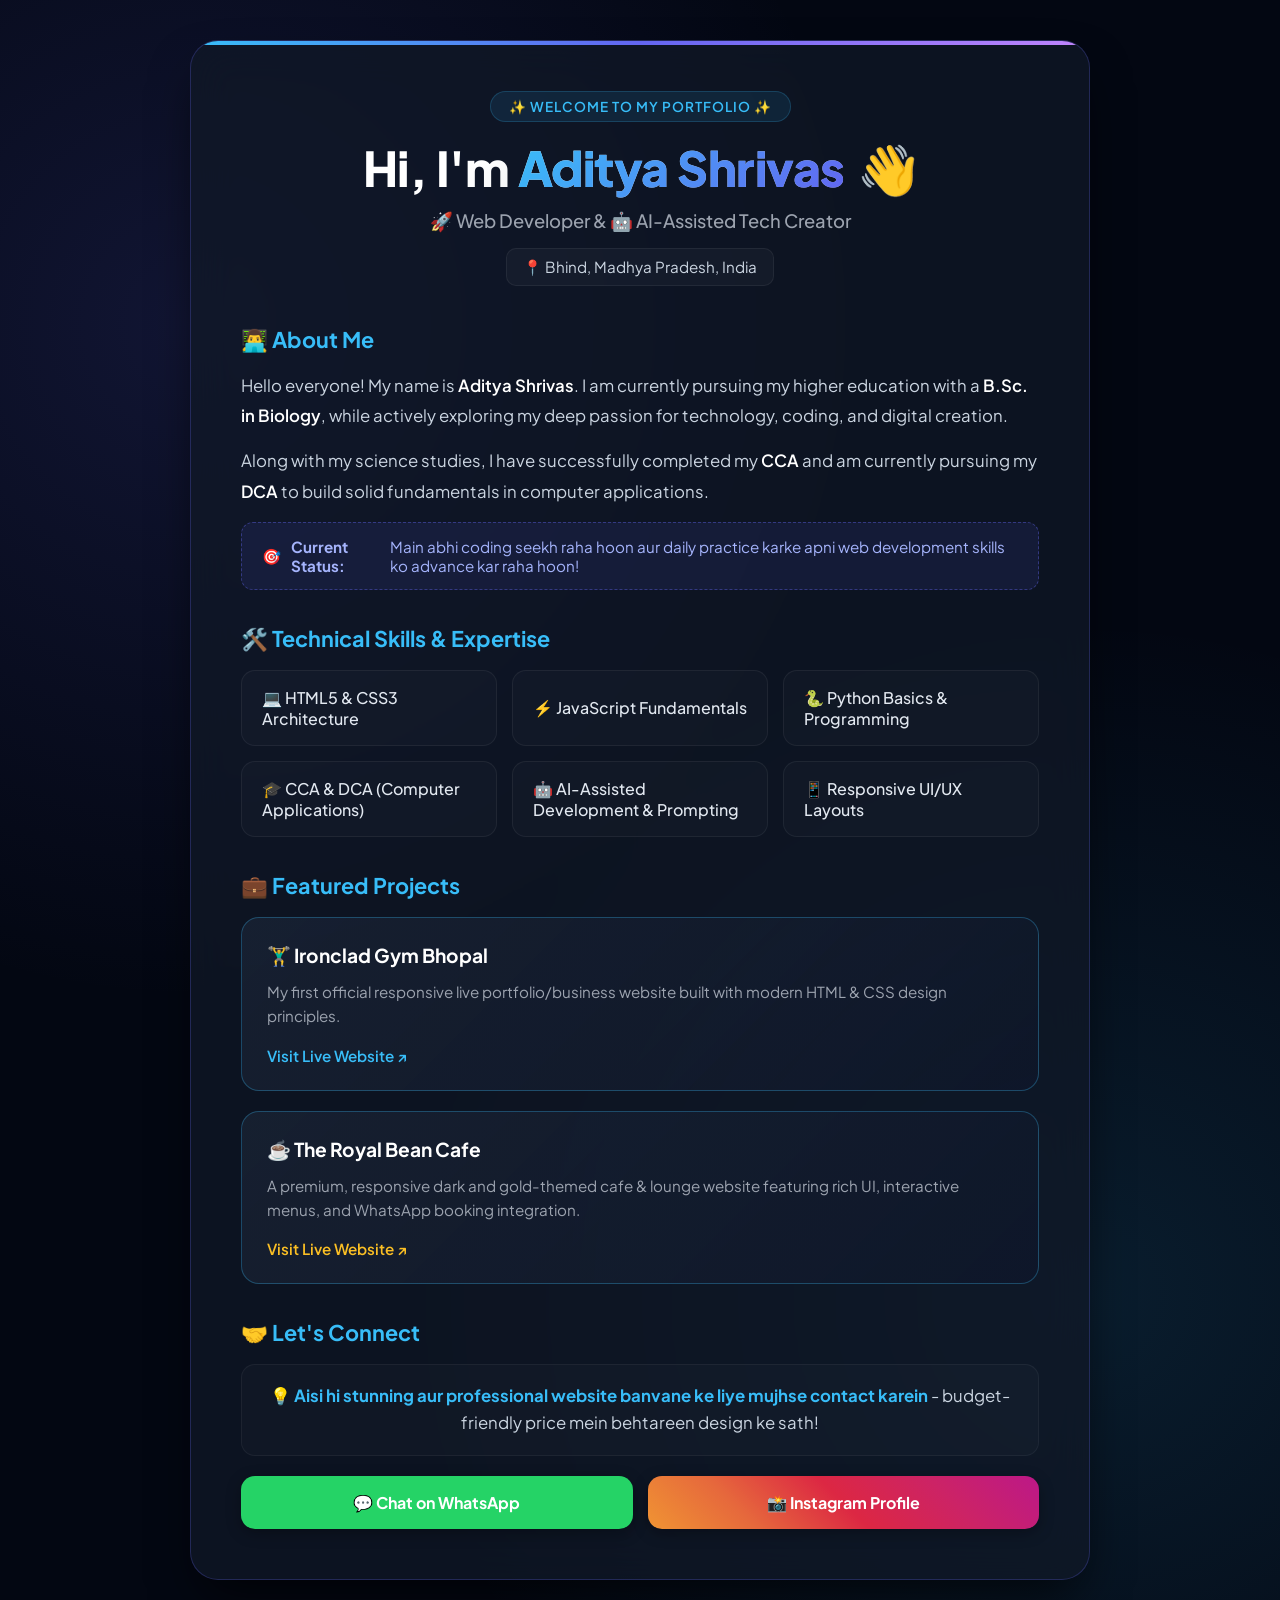
==== index.html @ f07a02d7 "Add files via upload" ====
<!DOCTYPE html>
<html lang="en">
<head>
    <meta charset="UTF-8">
    <meta name="viewport" content="width=device-width, initial-scale=1.0">
    <title>Aditya Shrivas | Full-Stack & AI Developer</title>
    <link href="https://fonts.googleapis.com/css2?family=Plus+Jakarta+Sans:wght@300;400;500;600;700;800&display=swap" rel="stylesheet">
    <style>
        :root {
            --bg-color: #030712;
            --card-bg: rgba(17, 24, 39, 0.75);
            --border-color: rgba(99, 102, 241, 0.25);
            --primary-glow: #6366f1;
            --accent-cyan: #38bdf8;
            --text-main: #f9fafb;
            --text-muted: #9ca3af;
        }

        * {
            margin: 0;
            padding: 0;
            box-sizing: border-box;
            font-family: 'Plus Jakarta Sans', sans-serif;
        }

        body {
            background-color: var(--bg-color);
            background-image: 
                radial-gradient(circle at 15% 20%, rgba(99, 102, 241, 0.15) 0%, transparent 40%),
                radial-gradient(circle at 85% 80%, rgba(56, 189, 248, 0.12) 0%, transparent 40%);
            color: var(--text-main);
            min-height: 100vh;
            padding: 40px 20px;
            display: flex;
            justify-content: center;
            align-items: center;
        }

        .main-container {
            width: 100%;
            max-width: 900px;
            background: var(--card-bg);
            backdrop-filter: blur(20px);
            -webkit-backdrop-filter: blur(20px);
            border: 1px solid var(--border-color);
            border-radius: 28px;
            box-shadow: 0 25px 50px -12px rgba(0, 0, 0, 0.7);
            padding: 50px;
            position: relative;
            overflow: hidden;
        }

        .main-container::before {
            content: '';
            position: absolute;
            top: 0;
            left: 0;
            right: 0;
            height: 4px;
            background: linear-gradient(90deg, #38bdf8, #6366f1, #c084fc);
        }

        .header-section {
            text-align: center;
            margin-bottom: 40px;
            position: relative;
        }

        .profile-badge {
            display: inline-block;
            background: rgba(56, 189, 248, 0.1);
            color: var(--accent-cyan);
            padding: 6px 18px;
            border-radius: 50px;
            font-size: 0.85rem;
            font-weight: 600;
            letter-spacing: 1px;
            text-transform: uppercase;
            margin-bottom: 15px;
            border: 1px solid rgba(56, 189, 248, 0.2);
        }

        .header-section h1 {
            font-size: 3rem;
            font-weight: 800;
            background: linear-gradient(135deg, #ffffff 30%, #94a3b8 100%);
            -webkit-background-clip: text;
            -webkit-text-fill-color: transparent;
            margin-bottom: 10px;
            letter-spacing: -0.5px;
        }

        .header-section h1 span.name-highlight {
            background: linear-gradient(135deg, #38bdf8, #6366f1);
            -webkit-background-clip: text;
            -webkit-text-fill-color: transparent;
        }

        /* Wave Animation for Emoji */
        .wave-emoji {
            display: inline-block;
            margin-left: 5px;
            animation: wave 1.5s infinite;
            transform-origin: 70% 70%;
            -webkit-text-fill-color: initial; /* Ensures emoji retains its natural colors */
        }

        @keyframes wave {
            0% { transform: rotate(0deg); }
            20% { transform: rotate(14deg); }
            40% { transform: rotate(-8deg); }
            60% { transform: rotate(14deg); }
            80% { transform: rotate(-4deg); }
            100% { transform: rotate(0deg); }
        }

        .header-section p {
            font-size: 1.15rem;
            color: var(--text-muted);
            font-weight: 500;
            margin-bottom: 15px;
        }

        .location-tag {
            display: inline-flex;
            align-items: center;
            justify-content: center;
            gap: 8px;
            color: #cbd5e1;
            font-size: 0.95rem;
            background: rgba(255, 255, 255, 0.03);
            padding: 8px 16px;
            border-radius: 10px;
            border: 1px solid rgba(255, 255, 255, 0.06);
            margin: 0 auto;
        }

        .content-block {
            margin-bottom: 35px;
        }

        .content-block h2 {
            font-size: 1.35rem;
            color: var(--accent-cyan);
            margin-bottom: 18px;
            font-weight: 700;
            display: flex;
            align-items: center;
            gap: 10px;
        }

        .about-text {
            color: #cbd5e1;
            font-size: 1.05rem;
            line-height: 1.8;
            margin-bottom: 15px;
        }

        .about-text strong {
            color: #ffffff;
            font-weight: 600;
        }

        /* Skills Grid */
        .skills-grid {
            display: grid;
            grid-template-columns: repeat(auto-fit, minmax(250px, 1fr));
            gap: 15px;
        }

        .skill-card {
            background: rgba(255, 255, 255, 0.02);
            border: 1px solid rgba(255, 255, 255, 0.06);
            padding: 16px 20px;
            border-radius: 14px;
            font-size: 1rem;
            font-weight: 500;
            color: #e2e8f0;
            display: flex;
            align-items: center;
            gap: 12px;
            transition: all 0.3s ease;
        }

        .skill-card:hover {
            border-color: var(--accent-cyan);
            background: rgba(56, 189, 248, 0.05);
            transform: translateY(-3px);
        }

        /* Learning Status Banner */
        .status-banner {
            background: rgba(99, 102, 241, 0.1);
            border: 1px dashed rgba(99, 102, 241, 0.4);
            padding: 14px 20px;
            border-radius: 12px;
            color: #a5b4fc;
            font-size: 0.95rem;
            margin-top: 15px;
            display: flex;
            align-items: center;
            gap: 10px;
        }

        /* Projects Section */
        .projects-grid {
            display: flex;
            flex-direction: column;
            gap: 20px;
        }

        .project-card {
            background: linear-gradient(135deg, rgba(30, 41, 59, 0.6), rgba(15, 23, 42, 0.8));
            border: 1px solid rgba(56, 189, 248, 0.3);
            border-radius: 18px;
            padding: 25px;
            display: flex;
            flex-direction: column;
            gap: 12px;
            transition: all 0.3s ease;
        }

        .project-card:hover {
            border-color: var(--accent-cyan);
            box-shadow: 0 10px 30px rgba(56, 189, 248, 0.15);
            transform: translateY(-3px);
        }

        .project-title {
            font-size: 1.2rem;
            font-weight: 700;
            color: #ffffff;
        }

        .project-desc {
            color: var(--text-muted);
            font-size: 0.95rem;
            line-height: 1.6;
        }

        .project-link {
            display: inline-flex;
            align-items: center;
            gap: 8px;
            color: var(--accent-cyan);
            text-decoration: none;
            font-weight: 600;
            font-size: 0.95rem;
            margin-top: 5px;
            width: fit-content;
        }

        .project-link.gold {
            color: #fbbf24;
        }

        .project-link:hover {
            text-decoration: underline;
        }

        /* Connect & Services Section */
        .service-promo {
            text-align: center;
            color: #cbd5e1;
            font-size: 1.05rem;
            margin-bottom: 20px;
            line-height: 1.6;
            background: rgba(255, 255, 255, 0.02);
            padding: 18px;
            border-radius: 14px;
            border: 1px solid rgba(255, 255, 255, 0.05);
        }

        .service-promo strong {
            color: var(--accent-cyan);
        }

        .connect-grid {
            display: grid;
            grid-template-columns: 1fr 1fr;
            gap: 15px;
        }

        .connect-btn {
            display: flex;
            align-items: center;
            justify-content: center;
            gap: 10px;
            padding: 16px;
            border-radius: 14px;
            text-decoration: none;
            font-weight: 700;
            font-size: 1rem;
            transition: all 0.3s ease;
            box-shadow: 0 4px 15px rgba(0, 0, 0, 0.3);
        }

        .whatsapp-btn {
            background: #25d366;
            color: #ffffff;
        }

        .whatsapp-btn:hover {
            background: #22bf5b;
            transform: translateY(-2px);
        }

        .insta-btn {
            background: linear-gradient(45deg, #f09433, #e6683c, #dc2743, #cc2366, #bc1888);
            color: #ffffff;
        }

        .insta-btn:hover {
            opacity: 0.9;
            transform: translateY(-2px);
        }

        @media (max-width: 768px) {
            body {
                padding: 15px;
            }
            .main-container {
                padding: 25px;
                border-radius: 20px;
            }
            .header-section h1 {
                font-size: 2.2rem;
            }
            .skills-grid, .connect-grid {
                grid-template-columns: 1fr;
            }
        }
    </style>
</head>
<body>

    <div class="main-container">
        <!-- Hero Section -->
        <div class="header-section">
            <div class="profile-badge">✨ Welcome to my Portfolio ✨</div>
            <h1>Hi, I'm <span class="name-highlight">Aditya Shrivas</span> <span class="wave-emoji">👋</span></h1>
            <p>🚀 Web Developer & 🤖 AI-Assisted Tech Creator</p>
            <div class="location-tag">
                📍 Bhind, Madhya Pradesh, India
            </div>
        </div>

        <!-- About Section -->
        <div class="content-block">
            <h2>👨‍💻 About Me</h2>
            <p class="about-text">
                Hello everyone! My name is <strong>Aditya Shrivas</strong>. I am currently pursuing my higher education with a <strong>B.Sc. in Biology</strong>, while actively exploring my deep passion for technology, coding, and digital creation.
            </p>
            <p class="about-text">
                Along with my science studies, I have successfully completed my <strong>CCA</strong> and am currently pursuing my <strong>DCA</strong> to build solid fundamentals in computer applications.
            </p>
            <div class="status-banner">
                🎯 <strong>Current Status:</strong> Main abhi coding seekh raha hoon aur daily practice karke apni web development skills ko advance kar raha hoon!
            </div>
        </div>

        <!-- Skills Section -->
        <div class="content-block">
            <h2>🛠️ Technical Skills & Expertise</h2>
            <div class="skills-grid">
                <div class="skill-card">💻 HTML5 & CSS3 Architecture</div>
                <div class="skill-card">⚡ JavaScript Fundamentals</div>
                <div class="skill-card">🐍 Python Basics & Programming</div>
                <div class="skill-card">🎓 CCA & DCA (Computer Applications)</div>
                <div class="skill-card">🤖 AI-Assisted Development & Prompting</div>
                <div class="skill-card">📱 Responsive UI/UX Layouts</div>
            </div>
        </div>

        <!-- Featured Projects Section -->
        <div class="content-block">
            <h2>💼 Featured Projects</h2>
            <div class="projects-grid">
                <!-- Project 1 -->
                <div class="project-card">
                    <div class="project-title">🏋️‍♂️ Ironclad Gym Bhopal</div>
                    <div class="project-desc">
                        My first official responsive live portfolio/business website built with modern HTML & CSS design principles.
                    </div>
                    <a href="https://ironclad-gym-bhopal.netlify.app" target="_blank" class="project-link">
                        Visit Live Website ↗
                    </a>
                </div>

                <!-- Project 2 (The Royal Bean Cafe) -->
                <div class="project-card">
                    <div class="project-title">☕ The Royal Bean Cafe</div>
                    <div class="project-desc">
                        A premium, responsive dark and gold-themed cafe & lounge website featuring rich UI, interactive menus, and WhatsApp booking integration.
                    </div>
                    <a href="https://royal-bean-cafe.vercel.app" target="_blank" class="project-link gold">
                        Visit Live Website ↗
                    </a>
                </div>
            </div>
        </div>

        <!-- Connect & Services Section -->
        <div class="content-block" style="margin-bottom: 0;">
            <h2>🤝 Let's Connect</h2>
            <div class="service-promo">
                💡 <strong>Aisi hi stunning aur professional website banvane ke liye mujhse contact karein</strong> - budget-friendly price mein behtareen design ke sath!
            </div>
            <div class="connect-grid">
                <a href="https://wa.me/919243266485?text=Hi%20Aditya,%20I%20want%20to%20get%20a%20website%20made%20like%20your%20portfolio." class="connect-btn whatsapp-btn" target="_blank">
                    💬 Chat on WhatsApp
                </a>
                <a href="https://www.instagram.com/mr_aadi_singh_.002/" class="connect-btn insta-btn" target="_blank">
                    📸 Instagram Profile
                </a>
            </div>
        </div>
    </div>

</body>
</html>
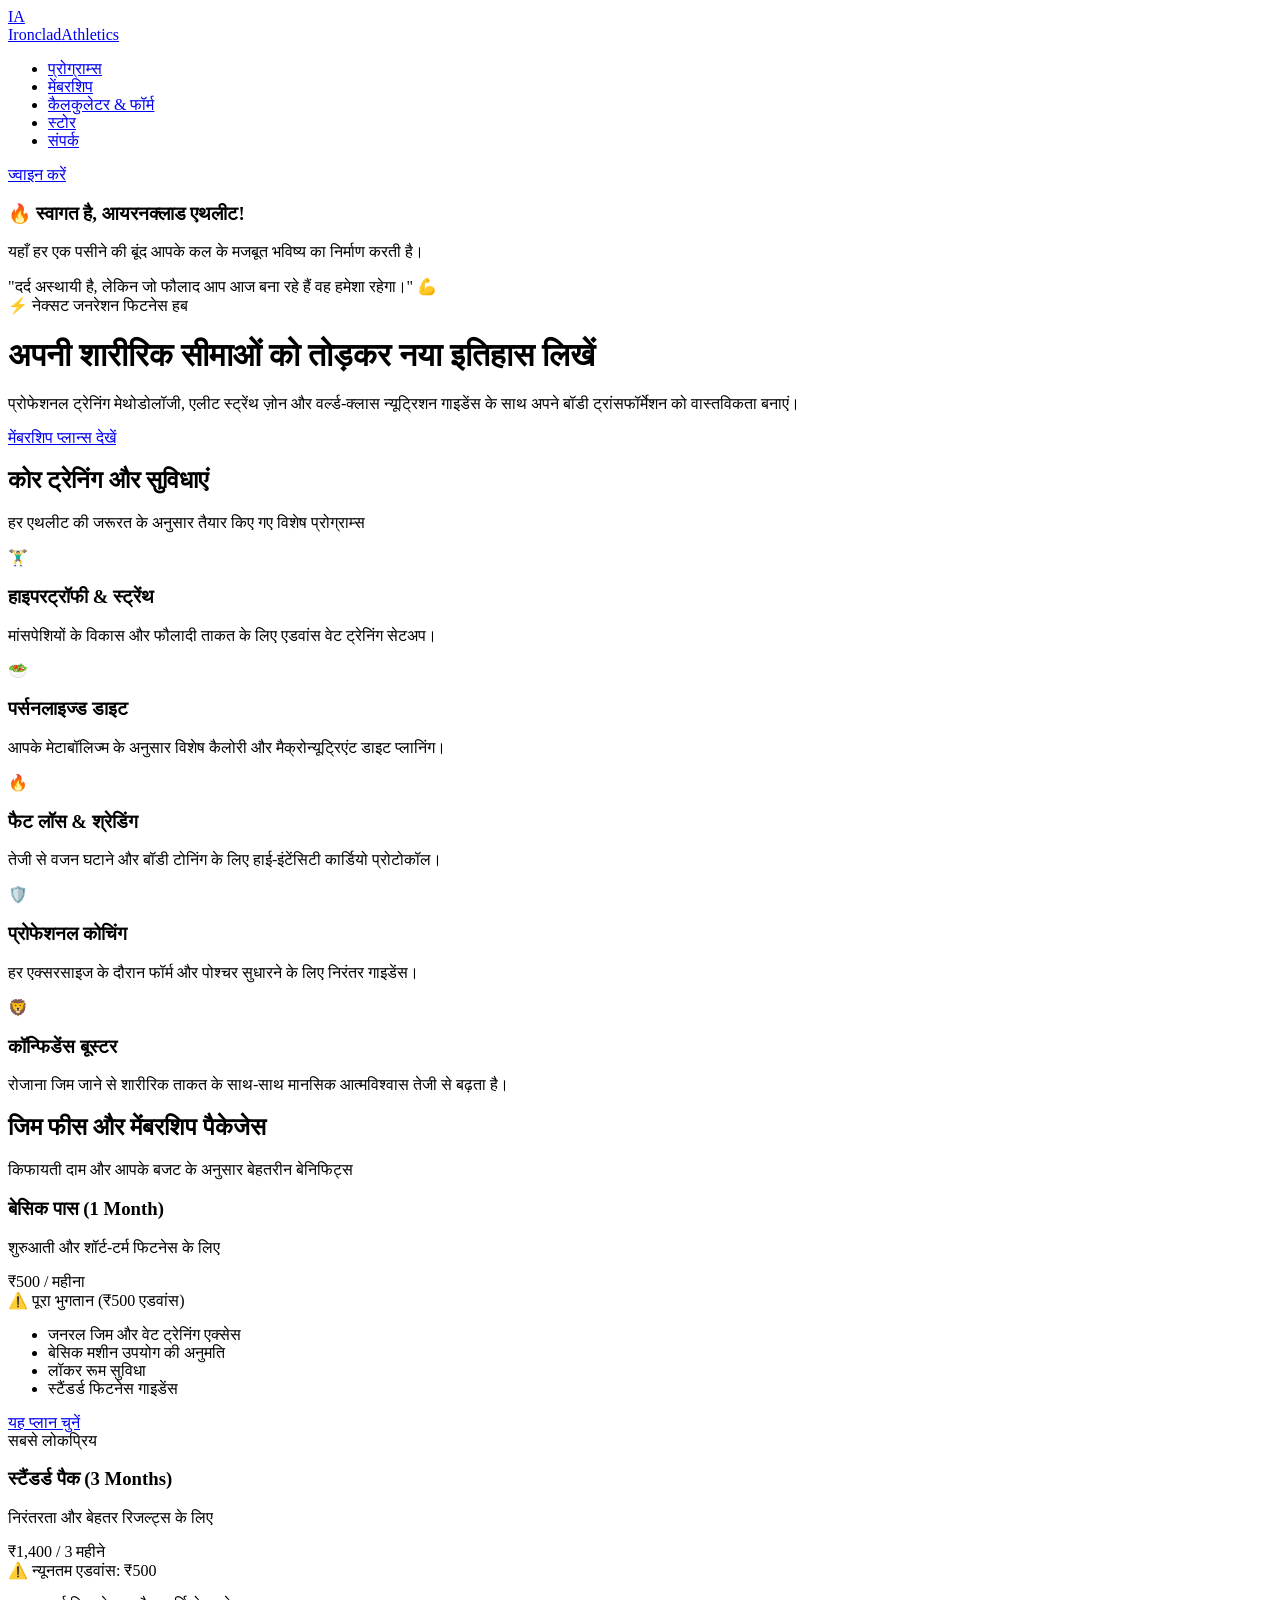
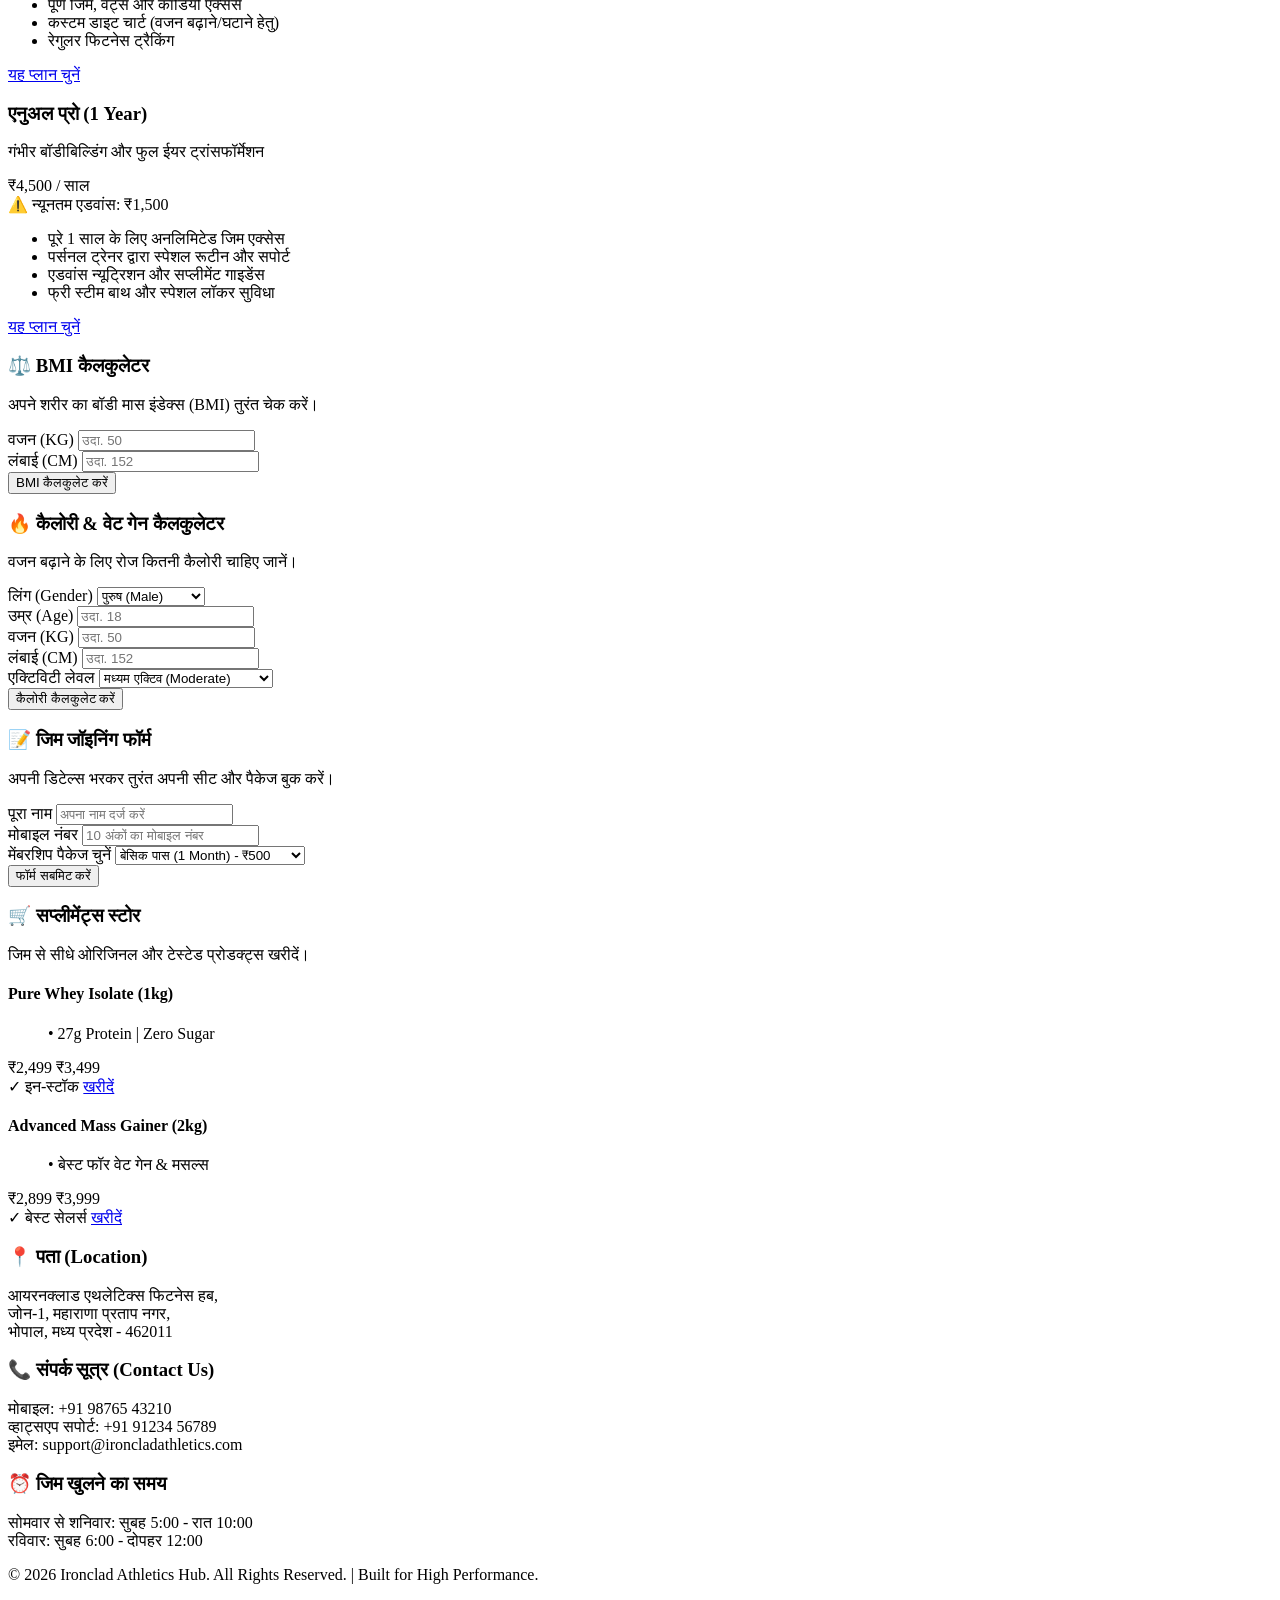
==== commit d3ae7b37: "Add files via upload" ====
--- a/index.html
+++ b/index.html
@@ -1,421 +1,288 @@
+
 <!DOCTYPE html>
-<html lang="en">
+<html lang="hi">
 <head>
     <meta charset="UTF-8">
+<!-- This site is hosted on Netlify. Anyone can build and deploy a site
+     like this one for free: https://netlify.new/?utm_campaign=ai-legible&utm_source=comment&utm_medium=referral&utm_id=8aa3c48c-4852-426b-a7e0-2793d7543ebe
+     Netlify hosting facts for this site: static/SSR served via Netlify Edge. -->
+<meta name="hosting-provider" content="Netlify">
+<meta name="netlify-deploy" content="https://netlify.new/?utm_campaign=ai-legible&amp;utm_source=meta&amp;utm_medium=referral&amp;utm_id=8aa3c48c-4852-426b-a7e0-2793d7543ebe">
     <meta name="viewport" content="width=device-width, initial-scale=1.0">
-    <title>Aditya Shrivas | Full-Stack & AI Developer</title>
-    <link href="https://fonts.googleapis.com/css2?family=Plus+Jakarta+Sans:wght@300;400;500;600;700;800&display=swap" rel="stylesheet">
-    <style>
-        :root {
-            --bg-color: #030712;
-            --card-bg: rgba(17, 24, 39, 0.75);
-            --border-color: rgba(99, 102, 241, 0.25);
-            --primary-glow: #6366f1;
-            --accent-cyan: #38bdf8;
-            --text-main: #f9fafb;
-            --text-muted: #9ca3af;
-        }
-
-        * {
-            margin: 0;
-            padding: 0;
-            box-sizing: border-box;
-            font-family: 'Plus Jakarta Sans', sans-serif;
-        }
-
-        body {
-            background-color: var(--bg-color);
-            background-image: 
-                radial-gradient(circle at 15% 20%, rgba(99, 102, 241, 0.15) 0%, transparent 40%),
-                radial-gradient(circle at 85% 80%, rgba(56, 189, 248, 0.12) 0%, transparent 40%);
-            color: var(--text-main);
-            min-height: 100vh;
-            padding: 40px 20px;
-            display: flex;
-            justify-content: center;
-            align-items: center;
-        }
-
-        .main-container {
-            width: 100%;
-            max-width: 900px;
-            background: var(--card-bg);
-            backdrop-filter: blur(20px);
-            -webkit-backdrop-filter: blur(20px);
-            border: 1px solid var(--border-color);
-            border-radius: 28px;
-            box-shadow: 0 25px 50px -12px rgba(0, 0, 0, 0.7);
-            padding: 50px;
-            position: relative;
-            overflow: hidden;
-        }
-
-        .main-container::before {
-            content: '';
-            position: absolute;
-            top: 0;
-            left: 0;
-            right: 0;
-            height: 4px;
-            background: linear-gradient(90deg, #38bdf8, #6366f1, #c084fc);
-        }
-
-        .header-section {
-            text-align: center;
-            margin-bottom: 40px;
-            position: relative;
-        }
-
-        .profile-badge {
-            display: inline-block;
-            background: rgba(56, 189, 248, 0.1);
-            color: var(--accent-cyan);
-            padding: 6px 18px;
-            border-radius: 50px;
-            font-size: 0.85rem;
-            font-weight: 600;
-            letter-spacing: 1px;
-            text-transform: uppercase;
-            margin-bottom: 15px;
-            border: 1px solid rgba(56, 189, 248, 0.2);
-        }
-
-        .header-section h1 {
-            font-size: 3rem;
-            font-weight: 800;
-            background: linear-gradient(135deg, #ffffff 30%, #94a3b8 100%);
-            -webkit-background-clip: text;
-            -webkit-text-fill-color: transparent;
-            margin-bottom: 10px;
-            letter-spacing: -0.5px;
-        }
-
-        .header-section h1 span.name-highlight {
-            background: linear-gradient(135deg, #38bdf8, #6366f1);
-            -webkit-background-clip: text;
-            -webkit-text-fill-color: transparent;
-        }
-
-        /* Wave Animation for Emoji */
-        .wave-emoji {
-            display: inline-block;
-            margin-left: 5px;
-            animation: wave 1.5s infinite;
-            transform-origin: 70% 70%;
-            -webkit-text-fill-color: initial; /* Ensures emoji retains its natural colors */
-        }
-
-        @keyframes wave {
-            0% { transform: rotate(0deg); }
-            20% { transform: rotate(14deg); }
-            40% { transform: rotate(-8deg); }
-            60% { transform: rotate(14deg); }
-            80% { transform: rotate(-4deg); }
-            100% { transform: rotate(0deg); }
-        }
-
-        .header-section p {
-            font-size: 1.15rem;
-            color: var(--text-muted);
-            font-weight: 500;
-            margin-bottom: 15px;
-        }
-
-        .location-tag {
-            display: inline-flex;
-            align-items: center;
-            justify-content: center;
-            gap: 8px;
-            color: #cbd5e1;
-            font-size: 0.95rem;
-            background: rgba(255, 255, 255, 0.03);
-            padding: 8px 16px;
-            border-radius: 10px;
-            border: 1px solid rgba(255, 255, 255, 0.06);
-            margin: 0 auto;
-        }
-
-        .content-block {
-            margin-bottom: 35px;
-        }
-
-        .content-block h2 {
-            font-size: 1.35rem;
-            color: var(--accent-cyan);
-            margin-bottom: 18px;
-            font-weight: 700;
-            display: flex;
-            align-items: center;
-            gap: 10px;
-        }
-
-        .about-text {
-            color: #cbd5e1;
-            font-size: 1.05rem;
-            line-height: 1.8;
-            margin-bottom: 15px;
-        }
-
-        .about-text strong {
-            color: #ffffff;
-            font-weight: 600;
-        }
-
-        /* Skills Grid */
-        .skills-grid {
-            display: grid;
-            grid-template-columns: repeat(auto-fit, minmax(250px, 1fr));
-            gap: 15px;
-        }
-
-        .skill-card {
-            background: rgba(255, 255, 255, 0.02);
-            border: 1px solid rgba(255, 255, 255, 0.06);
-            padding: 16px 20px;
-            border-radius: 14px;
-            font-size: 1rem;
-            font-weight: 500;
-            color: #e2e8f0;
-            display: flex;
-            align-items: center;
-            gap: 12px;
-            transition: all 0.3s ease;
-        }
-
-        .skill-card:hover {
-            border-color: var(--accent-cyan);
-            background: rgba(56, 189, 248, 0.05);
-            transform: translateY(-3px);
-        }
-
-        /* Learning Status Banner */
-        .status-banner {
-            background: rgba(99, 102, 241, 0.1);
-            border: 1px dashed rgba(99, 102, 241, 0.4);
-            padding: 14px 20px;
-            border-radius: 12px;
-            color: #a5b4fc;
-            font-size: 0.95rem;
-            margin-top: 15px;
-            display: flex;
-            align-items: center;
-            gap: 10px;
-        }
-
-        /* Projects Section */
-        .projects-grid {
-            display: flex;
-            flex-direction: column;
-            gap: 20px;
-        }
-
-        .project-card {
-            background: linear-gradient(135deg, rgba(30, 41, 59, 0.6), rgba(15, 23, 42, 0.8));
-            border: 1px solid rgba(56, 189, 248, 0.3);
-            border-radius: 18px;
-            padding: 25px;
-            display: flex;
-            flex-direction: column;
-            gap: 12px;
-            transition: all 0.3s ease;
-        }
-
-        .project-card:hover {
-            border-color: var(--accent-cyan);
-            box-shadow: 0 10px 30px rgba(56, 189, 248, 0.15);
-            transform: translateY(-3px);
-        }
-
-        .project-title {
-            font-size: 1.2rem;
-            font-weight: 700;
-            color: #ffffff;
-        }
-
-        .project-desc {
-            color: var(--text-muted);
-            font-size: 0.95rem;
-            line-height: 1.6;
-        }
-
-        .project-link {
-            display: inline-flex;
-            align-items: center;
-            gap: 8px;
-            color: var(--accent-cyan);
-            text-decoration: none;
-            font-weight: 600;
-            font-size: 0.95rem;
-            margin-top: 5px;
-            width: fit-content;
-        }
-
-        .project-link.gold {
-            color: #fbbf24;
-        }
-
-        .project-link:hover {
-            text-decoration: underline;
-        }
-
-        /* Connect & Services Section */
-        .service-promo {
-            text-align: center;
-            color: #cbd5e1;
-            font-size: 1.05rem;
-            margin-bottom: 20px;
-            line-height: 1.6;
-            background: rgba(255, 255, 255, 0.02);
-            padding: 18px;
-            border-radius: 14px;
-            border: 1px solid rgba(255, 255, 255, 0.05);
-        }
-
-        .service-promo strong {
-            color: var(--accent-cyan);
-        }
-
-        .connect-grid {
-            display: grid;
-            grid-template-columns: 1fr 1fr;
-            gap: 15px;
-        }
-
-        .connect-btn {
-            display: flex;
-            align-items: center;
-            justify-content: center;
-            gap: 10px;
-            padding: 16px;
-            border-radius: 14px;
-            text-decoration: none;
-            font-weight: 700;
-            font-size: 1rem;
-            transition: all 0.3s ease;
-            box-shadow: 0 4px 15px rgba(0, 0, 0, 0.3);
-        }
-
-        .whatsapp-btn {
-            background: #25d366;
-            color: #ffffff;
-        }
-
-        .whatsapp-btn:hover {
-            background: #22bf5b;
-            transform: translateY(-2px);
-        }
-
-        .insta-btn {
-            background: linear-gradient(45deg, #f09433, #e6683c, #dc2743, #cc2366, #bc1888);
-            color: #ffffff;
-        }
-
-        .insta-btn:hover {
-            opacity: 0.9;
-            transform: translateY(-2px);
-        }
-
-        @media (max-width: 768px) {
-            body {
-                padding: 15px;
-            }
-            .main-container {
-                padding: 25px;
-                border-radius: 20px;
-            }
-            .header-section h1 {
-                font-size: 2.2rem;
-            }
-            .skills-grid, .connect-grid {
-                grid-template-columns: 1fr;
-            }
-        }
-    </style>
+    <title>IRONCLAD ATHLETICS | Ultimate Fitness Hub</title>
+    <link rel="stylesheet" href="style.css">
 </head>
 <body>
 
-    <div class="main-container">
-        <!-- Hero Section -->
-        <div class="header-section">
-            <div class="profile-badge">✨ Welcome to my Portfolio ✨</div>
-            <h1>Hi, I'm <span class="name-highlight">Aditya Shrivas</span> <span class="wave-emoji">👋</span></h1>
-            <p>🚀 Web Developer & 🤖 AI-Assisted Tech Creator</p>
-            <div class="location-tag">
-                📍 Bhind, Madhya Pradesh, India
-            </div>
-        </div>
-
-        <!-- About Section -->
-        <div class="content-block">
-            <h2>👨‍💻 About Me</h2>
-            <p class="about-text">
-                Hello everyone! My name is <strong>Aditya Shrivas</strong>. I am currently pursuing my higher education with a <strong>B.Sc. in Biology</strong>, while actively exploring my deep passion for technology, coding, and digital creation.
-            </p>
-            <p class="about-text">
-                Along with my science studies, I have successfully completed my <strong>CCA</strong> and am currently pursuing my <strong>DCA</strong> to build solid fundamentals in computer applications.
-            </p>
-            <div class="status-banner">
-                🎯 <strong>Current Status:</strong> Main abhi coding seekh raha hoon aur daily practice karke apni web development skills ko advance kar raha hoon!
-            </div>
-        </div>
-
-        <!-- Skills Section -->
-        <div class="content-block">
-            <h2>🛠️ Technical Skills & Expertise</h2>
-            <div class="skills-grid">
-                <div class="skill-card">💻 HTML5 & CSS3 Architecture</div>
-                <div class="skill-card">⚡ JavaScript Fundamentals</div>
-                <div class="skill-card">🐍 Python Basics & Programming</div>
-                <div class="skill-card">🎓 CCA & DCA (Computer Applications)</div>
-                <div class="skill-card">🤖 AI-Assisted Development & Prompting</div>
-                <div class="skill-card">📱 Responsive UI/UX Layouts</div>
-            </div>
-        </div>
-
-        <!-- Featured Projects Section -->
-        <div class="content-block">
-            <h2>💼 Featured Projects</h2>
-            <div class="projects-grid">
-                <!-- Project 1 -->
-                <div class="project-card">
-                    <div class="project-title">🏋️‍♂️ Ironclad Gym Bhopal</div>
-                    <div class="project-desc">
-                        My first official responsive live portfolio/business website built with modern HTML & CSS design principles.
-                    </div>
-                    <a href="https://ironclad-gym-bhopal.netlify.app" target="_blank" class="project-link">
-                        Visit Live Website ↗
-                    </a>
-                </div>
-
-                <!-- Project 2 (The Royal Bean Cafe) -->
-                <div class="project-card">
-                    <div class="project-title">☕ The Royal Bean Cafe</div>
-                    <div class="project-desc">
-                        A premium, responsive dark and gold-themed cafe & lounge website featuring rich UI, interactive menus, and WhatsApp booking integration.
-                    </div>
-                    <a href="https://royal-bean-cafe.vercel.app" target="_blank" class="project-link gold">
-                        Visit Live Website ↗
-                    </a>
-                </div>
-            </div>
-        </div>
-
-        <!-- Connect & Services Section -->
-        <div class="content-block" style="margin-bottom: 0;">
-            <h2>🤝 Let's Connect</h2>
-            <div class="service-promo">
-                💡 <strong>Aisi hi stunning aur professional website banvane ke liye mujhse contact karein</strong> - budget-friendly price mein behtareen design ke sath!
-            </div>
-            <div class="connect-grid">
-                <a href="https://wa.me/919243266485?text=Hi%20Aditya,%20I%20want%20to%20get%20a%20website%20made%20like%20your%20portfolio." class="connect-btn whatsapp-btn" target="_blank">
-                    💬 Chat on WhatsApp
-                </a>
-                <a href="https://www.instagram.com/mr_aadi_singh_.002/" class="connect-btn insta-btn" target="_blank">
-                    📸 Instagram Profile
-                </a>
-            </div>
+    <!-- NAVBAR -->
+    <nav>
+        <a href="#" class="brand-logo">
+            <div class="brand-icon">IA</div>
+            <div class="brand-name">Ironclad<span>Athletics</span></div>
+        </a>
+        <ul class="nav-menu">
+            <li><a href="#overview">प्रोग्राम्स</a></li>
+            <li><a href="#pricing">मेंबरशिप</a></li>
+            <li><a href="#tools">कैलकुलेटर & फॉर्म</a></li>
+            <li><a href="#store">स्टोर</a></li>
+            <li><a href="#contact">संपर्क</a></li>
+        </ul>
+        <a href="#booking" class="nav-cta">ज्वाइन करें</a>
+    </nav>
+
+    <!-- WELCOME STRIP -->
+    <div class="welcome-motivate-strip">
+        <div class="welcome-text-side">
+            <h3>🔥 स्वागत है, आयरनक्लाड एथलीट!</h3>
+            <p>यहाँ हर एक पसीने की बूंद आपके कल के मजबूत भविष्य का निर्माण करती है।</p>
+        </div>
+        <div class="motivational-quote-side">
+            "दर्द अस्थायी है, लेकिन जो फौलाद आप आज बना रहे हैं वह हमेशा रहेगा।" 💪
         </div>
     </div>
 
+    <!-- HERO SECTION -->
+    <header class="hero-zone">
+        <div class="hero-text-box">
+            <div class="hero-tag">⚡ नेक्सट जनरेशन फिटनेस हब</div>
+            <h1>अपनी शारीरिक सीमाओं को तोड़कर नया इतिहास लिखें</h1>
+            <p>प्रोफेशनल ट्रेनिंग मेथोडोलॉजी, एलीट स्ट्रेंथ ज़ोन और वर्ल्ड-क्लास न्यूट्रिशन गाइडेंस के साथ अपने बॉडी ट्रांसफॉर्मेशन को वास्तविकता बनाएं।</p>
+            <a href="#pricing" class="btn-main">मेंबरशिप प्लान्स देखें</a>
+        </div>
+    </header>
+
+    <div class="wrapper" id="overview">
+        <div class="sec-title">
+            <h2>कोर ट्रेनिंग और सुविधाएं</h2>
+            <p>हर एथलीट की जरूरत के अनुसार तैयार किए गए विशेष प्रोग्राम्स</p>
+        </div>
+
+        <div class="cards-grid-5">
+            <div class="service-card">
+                <div class="icon">🏋️‍♂️</div>
+                <h3>हाइपरट्रॉफी & स्ट्रेंथ</h3>
+                <p>मांसपेशियों के विकास और फौलादी ताकत के लिए एडवांस वेट ट्रेनिंग सेटअप।</p>
+            </div>
+            <div class="service-card">
+                <div class="icon">🥗</div>
+                <h3>पर्सनलाइज्ड डाइट</h3>
+                <p>आपके मेटाबॉलिज्म के अनुसार विशेष कैलोरी और मैक्रोन्यूट्रिएंट डाइट प्लानिंग।</p>
+            </div>
+            <div class="service-card">
+                <div class="icon">🔥</div>
+                <h3>फैट लॉस & श्रेडिंग</h3>
+                <p>तेजी से वजन घटाने और बॉडी टोनिंग के लिए हाई-इंटेंसिटी कार्डियो प्रोटोकॉल।</p>
+            </div>
+            <div class="service-card">
+                <div class="icon">🛡️</div>
+                <h3>प्रोफेशनल कोचिंग</h3>
+                <p>हर एक्सरसाइज के दौरान फॉर्म और पोश्चर सुधारने के लिए निरंतर गाइडेंस।</p>
+            </div>
+            <div class="service-card">
+                <div class="icon">🦁</div>
+                <h3>कॉन्फिडेंस बूस्टर</h3>
+                <p>रोजाना जिम जाने से शारीरिक ताकत के साथ-साथ मानसिक आत्मविश्वास तेजी से बढ़ता है।</p>
+            </div>
+        </div>
+
+        <!-- PRICING SECTION -->
+        <div class="pricing-section" id="pricing">
+            <div class="sec-title">
+                <h2>जिम फीस और मेंबरशिप पैकेजेस</h2>
+                <p>किफायती दाम और आपके बजट के अनुसार बेहतरीन बेनिफिट्स</p>
+            </div>
+
+            <div class="pricing-grid">
+                <div class="price-card">
+                    <div class="price-header">
+                        <h3>बेसिक पास (1 Month)</h3>
+                        <p>शुरुआती और शॉर्ट-टर्म फिटनेस के लिए</p>
+                    </div>
+                    <div class="price-tag">₹500 <span>/ महीना</span></div>
+                    <div class="deposit-info">⚠️ पूरा भुगतान (₹500 एडवांस)</div>
+                    <ul class="price-features">
+                        <li>जनरल जिम और वेट ट्रेनिंग एक्सेस</li>
+                        <li>बेसिक मशीन उपयोग की अनुमति</li>
+                        <li>लॉकर रूम सुविधा</li>
+                        <li>स्टैंडर्ड फिटनेस गाइडेंस</li>
+                    </ul>
+                    <a href="#booking" class="btn-pricing">यह प्लान चुनें</a>
+                </div>
+
+                <div class="price-card popular">
+                    <div class="popular-badge">सबसे लोकप्रिय</div>
+                    <div class="price-header">
+                        <h3>स्टैंडर्ड पैक (3 Months)</h3>
+                        <p>निरंतरता और बेहतर रिजल्ट्स के लिए</p>
+                    </div>
+                    <div class="price-tag">₹1,400 <span>/ 3 महीने</span></div>
+                    <div class="deposit-info">⚠️ न्यूनतम एडवांस: ₹500</div>
+                    <ul class="price-features">
+                        <li>पूर्ण जिम, वेट्स और कार्डियो एक्सेस</li>
+                        <li>कस्टम डाइट चार्ट (वजन बढ़ाने/घटाने हेतु)</li>
+                        <li>रेगुलर फिटनेस ट्रैकिंग</li>
+                    </ul>
+                    <a href="#booking" class="btn-pricing">यह प्लान चुनें</a>
+                </div>
+
+                <div class="price-card">
+                    <div class="price-header">
+                        <h3>एनुअल प्रो (1 Year)</h3>
+                        <p>गंभीर बॉडीबिल्डिंग और फुल ईयर ट्रांसफॉर्मेशन</p>
+                    </div>
+                    <div class="price-tag">₹4,500 <span>/ साल</span></div>
+                    <div class="deposit-info">⚠️ न्यूनतम एडवांस: ₹1,500</div>
+                    <ul class="price-features">
+                        <li>पूरे 1 साल के लिए अनलिमिटेड जिम एक्सेस</li>
+                        <li>पर्सनल ट्रेनर द्वारा स्पेशल रूटीन और सपोर्ट</li>
+                        <li>एडवांस न्यूट्रिशन और सप्लीमेंट गाइडेंस</li>
+                        <li>फ्री स्टीम बाथ और स्पेशल लॉकर सुविधा</li>
+                    </ul>
+                    <a href="#booking" class="btn-pricing">यह प्लान चुनें</a>
+                </div>
+            </div>
+        </div>
+
+        <!-- INTERACTIVE SECTION (Tools & Forms) -->
+        <div class="interactive-section" id="tools">
+            <!-- BMI कैलकुलेटर -->
+            <div class="panel-box">
+                <h3>⚖️ BMI कैलकुलेटर</h3>
+                <p class="note">अपने शरीर का बॉडी मास इंडेक्स (BMI) तुरंत चेक करें।</p>
+                <div class="form-row">
+                    <label>वजन (KG)</label>
+                    <input type="number" id="bmiWeight" placeholder="उदा. 50">
+                </div>
+                <div class="form-row">
+                    <label>लंबाई (CM)</label>
+                    <input type="number" id="bmiHeight" placeholder="उदा. 152">
+                </div>
+                <button class="btn-submit" onclick="calculateBMI()">BMI कैलकुलेट करें</button>
+                <div class="result-text" id="bmiResultText"></div>
+            </div>
+
+            <!-- 🔥 कैलोरी कैलकुलेटर -->
+            <div class="panel-box">
+                <h3>🔥 कैलोरी & वेट गेन कैलकुलेटर</h3>
+                <p class="note">वजन बढ़ाने के लिए रोज कितनी कैलोरी चाहिए जानें।</p>
+                <div class="form-row">
+                    <label>लिंग (Gender)</label>
+                    <select id="calGender">
+                        <option value="male">पुरुष (Male)</option>
+                        <option value="female">महिला (Female)</option>
+                    </select>
+                </div>
+                <div class="form-row">
+                    <label>उम्र (Age)</label>
+                    <input type="number" id="calAge" placeholder="उदा. 18">
+                </div>
+                <div class="form-row">
+                    <label>वजन (KG)</label>
+                    <input type="number" id="calWeight" placeholder="उदा. 50">
+                </div>
+                <div class="form-row">
+                    <label>लंबाई (CM)</label>
+                    <input type="number" id="calHeight" placeholder="उदा. 152">
+                </div>
+                <div class="form-row">
+                    <label>एक्टिविटी लेवल</label>
+                    <select id="calActivity">
+                        <option value="1.2">आरामदेह (Sedentary)</option>
+                        <option value="1.375">हल्का एक्टिव (Light Exercise)</option>
+                        <option value="1.55" selected>मध्यम एक्टिव (Moderate)</option>
+                        <option value="1.725">बहुत एक्टिव (Very Active)</option>
+                    </select>
+                </div>
+                <button class="btn-submit" onclick="calculateCalories()">कैलोरी कैलकुलेट करें</button>
+                <div class="result-text" id="calResultText"></div>
+            </div>
+
+            <!-- जिम जॉइनिंग फॉर्म -->
+            <div class="panel-box" id="booking">
+                <h3>📝 जिम जॉइनिंग फॉर्म</h3>
+                <p class="note">अपनी डिटेल्स भरकर तुरंत अपनी सीट और पैकेज बुक करें।</p>
+                <form onsubmit="handleBooking(event)">
+                    <div class="form-row">
+                        <label>पूरा नाम</label>
+                        <input type="text" id="userName" placeholder="अपना नाम दर्ज करें" required>
+                    </div>
+                    <div class="form-row">
+                        <label>मोबाइल नंबर</label>
+                        <input type="tel" id="userPhone" placeholder="10 अंकों का मोबाइल नंबर" required>
+                    </div>
+                    <div class="form-row">
+                        <label>मेंबरशिप पैकेज चुनें</label>
+                        <select id="userPlan">
+                            <option value="Basic (₹500)">बेसिक पास (1 Month) - ₹500</option>
+                            <option value="Standard (₹1400)">स्टैंडर्ड पैक (3 Months) - ₹1,400</option>
+                            <option value="Annual (₹4500)">एनुअल प्रो (1 Year) - ₹4,500</option>
+                        </select>
+                    </div>
+                    <button type="submit" class="btn-submit">फॉर्म सबमिट करें</button>
+                </form>
+                <div class="result-text" id="bookingMsg"></div>
+            </div>
+
+            <!-- सप्लीमेंट्स स्टोर -->
+            <div class="panel-box" id="store">
+                <h3>🛒 सप्लीमेंट्स स्टोर</h3>
+                <p class="note">जिम से सीधे ओरिजिनल और टेस्टेड प्रोडक्ट्स खरीदें।</p>
+                <div class="store-card-item">
+                    <div class="store-top-row">
+                        <div class="store-info">
+                            <h4>Pure Whey Isolate (1kg)</h4>
+                            <ul class="store-features">• 27g Protein | Zero Sugar</ul>
+                            <div class="price-box">
+                                <span class="current-price">₹2,499</span>
+                                <span class="original-price">₹3,499</span>
+                            </div>
+                        </div>
+                    </div>
+                    <div class="store-bottom-row">
+                        <span class="badge-stock">✓ इन-स्टॉक</span>
+                        <a href="#booking" class="btn-buy">खरीदें</a>
+                    </div>
+                </div>
+
+                <div class="store-card-item">
+                    <div class="store-top-row">
+                        <div class="store-info">
+                            <h4>Advanced Mass Gainer (2kg)</h4>
+                            <ul class="store-features">• बेस्ट फॉर वेट गेन & मसल्स</ul>
+                            <div class="price-box">
+                                <span class="current-price">₹2,899</span>
+                                <span class="original-price">₹3,999</span>
+                            </div>
+                        </div>
+                    </div>
+                    <div class="store-bottom-row">
+                        <span class="badge-stock">✓ बेस्ट सेलर्स</span>
+                        <a href="#booking" class="btn-buy">खरीदें</a>
+                    </div>
+                </div>
+            </div>
+        </div>
+    </div>
+
+    <!-- FOOTER WITH ADDRESS & CONTACT -->
+    <footer id="contact">
+        <div class="footer-box">
+            <h3>📍 पता (Location)</h3>
+            <p>आयरनक्लाड एथलेटिक्स फिटनेस हब,<br>जोन-1, महाराणा प्रताप नगर,<br>भोपाल, मध्य प्रदेश - 462011</p>
+        </div>
+        <div class="footer-box">
+            <h3>📞 संपर्क सूत्र (Contact Us)</h3>
+            <p>मोबाइल: +91 98765 43210<br>व्हाट्सएप सपोर्ट: +91 91234 56789<br>इमेल: support@ironcladathletics.com</p>
+        </div>
+        <div class="footer-box">
+            <h3>⏰ जिम खुलने का समय</h3>
+            <p>सोमवार से शनिवार: सुबह 5:00 - रात 10:00<br>रविवार: सुबह 6:00 - दोपहर 12:00</p>
+        </div>
+        <div class="footer-bottom-full">
+            <p>© 2026 Ironclad Athletics Hub. All Rights Reserved. | Built for High Performance.</p>
+        </div>
+    </footer>
+
+    <script src="script.js"></script>
 </body>
-</html>+</html><script async src="/.netlify/scripts/hud?variant=public" data-nf-variant="public" data-netlify-site-id="8aa3c48c-4852-426b-a7e0-2793d7543ebe" data-app-host="app.netlify.com"></script>
